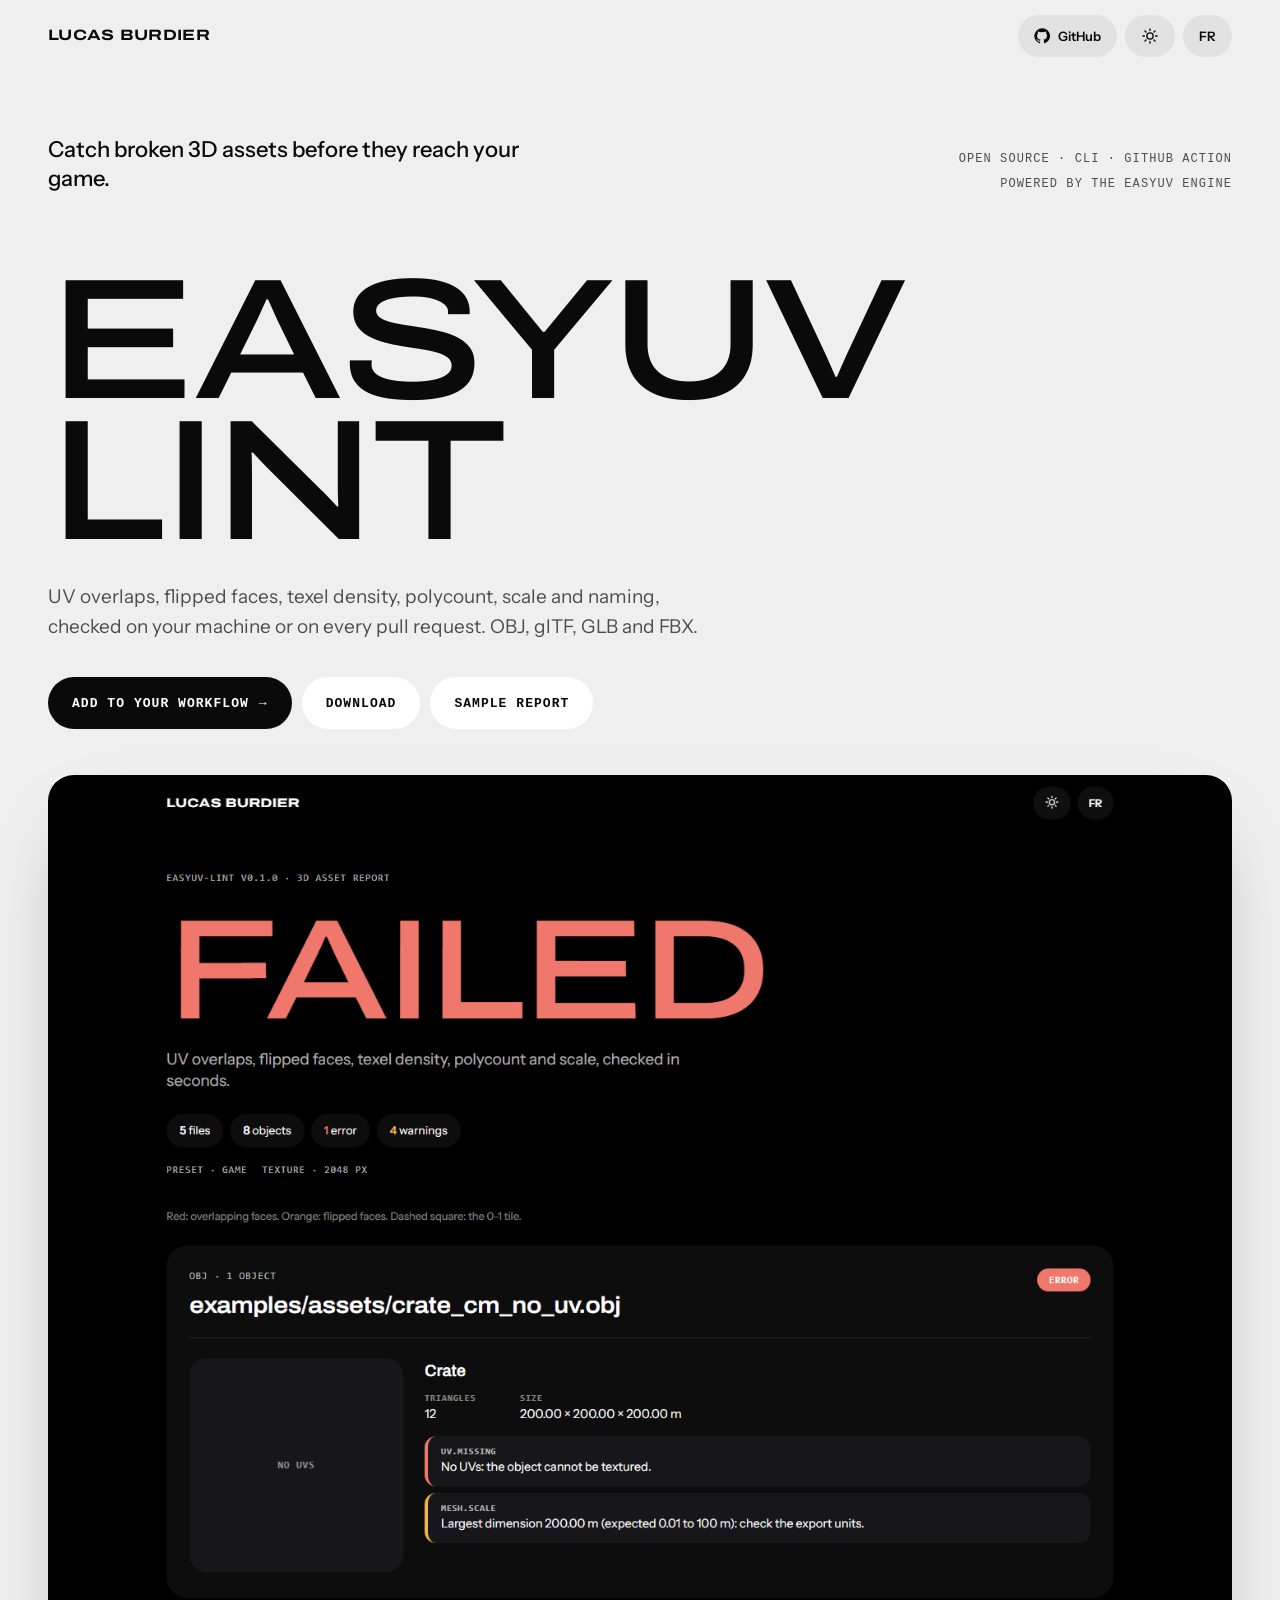
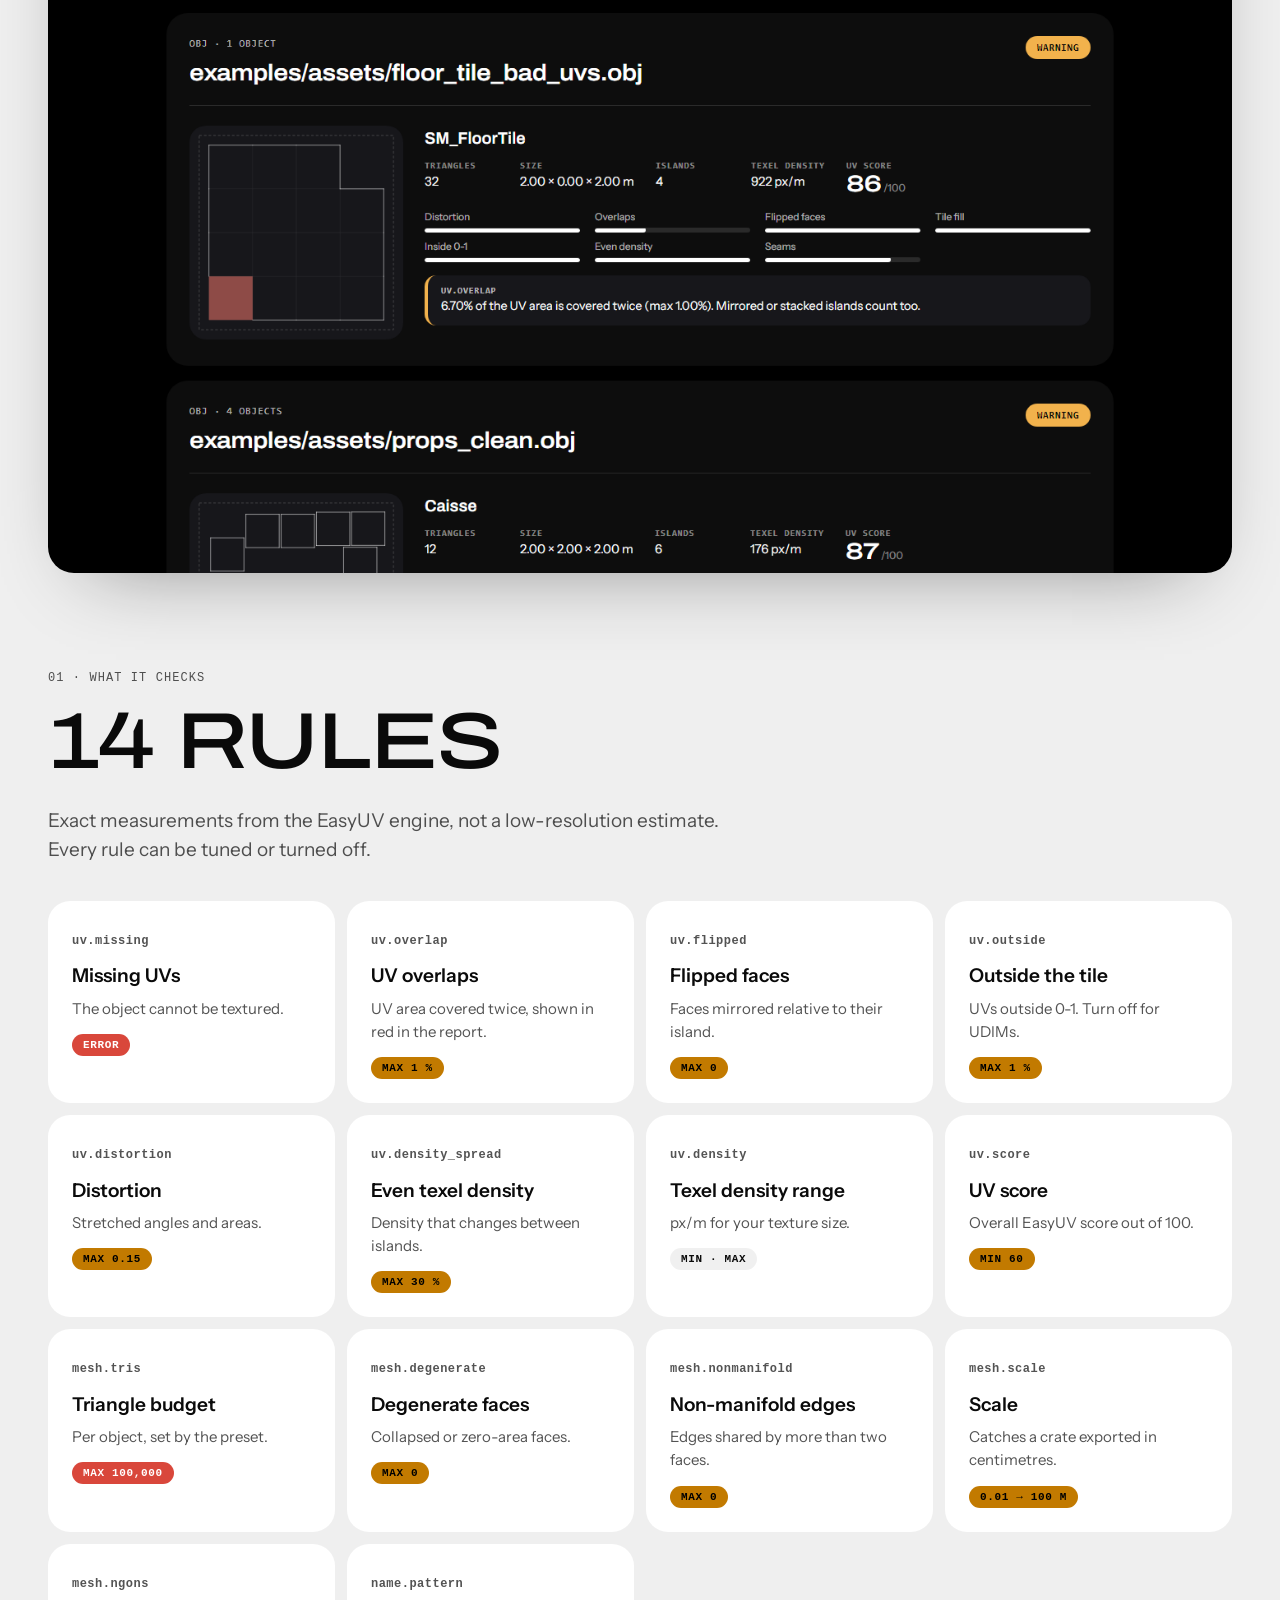
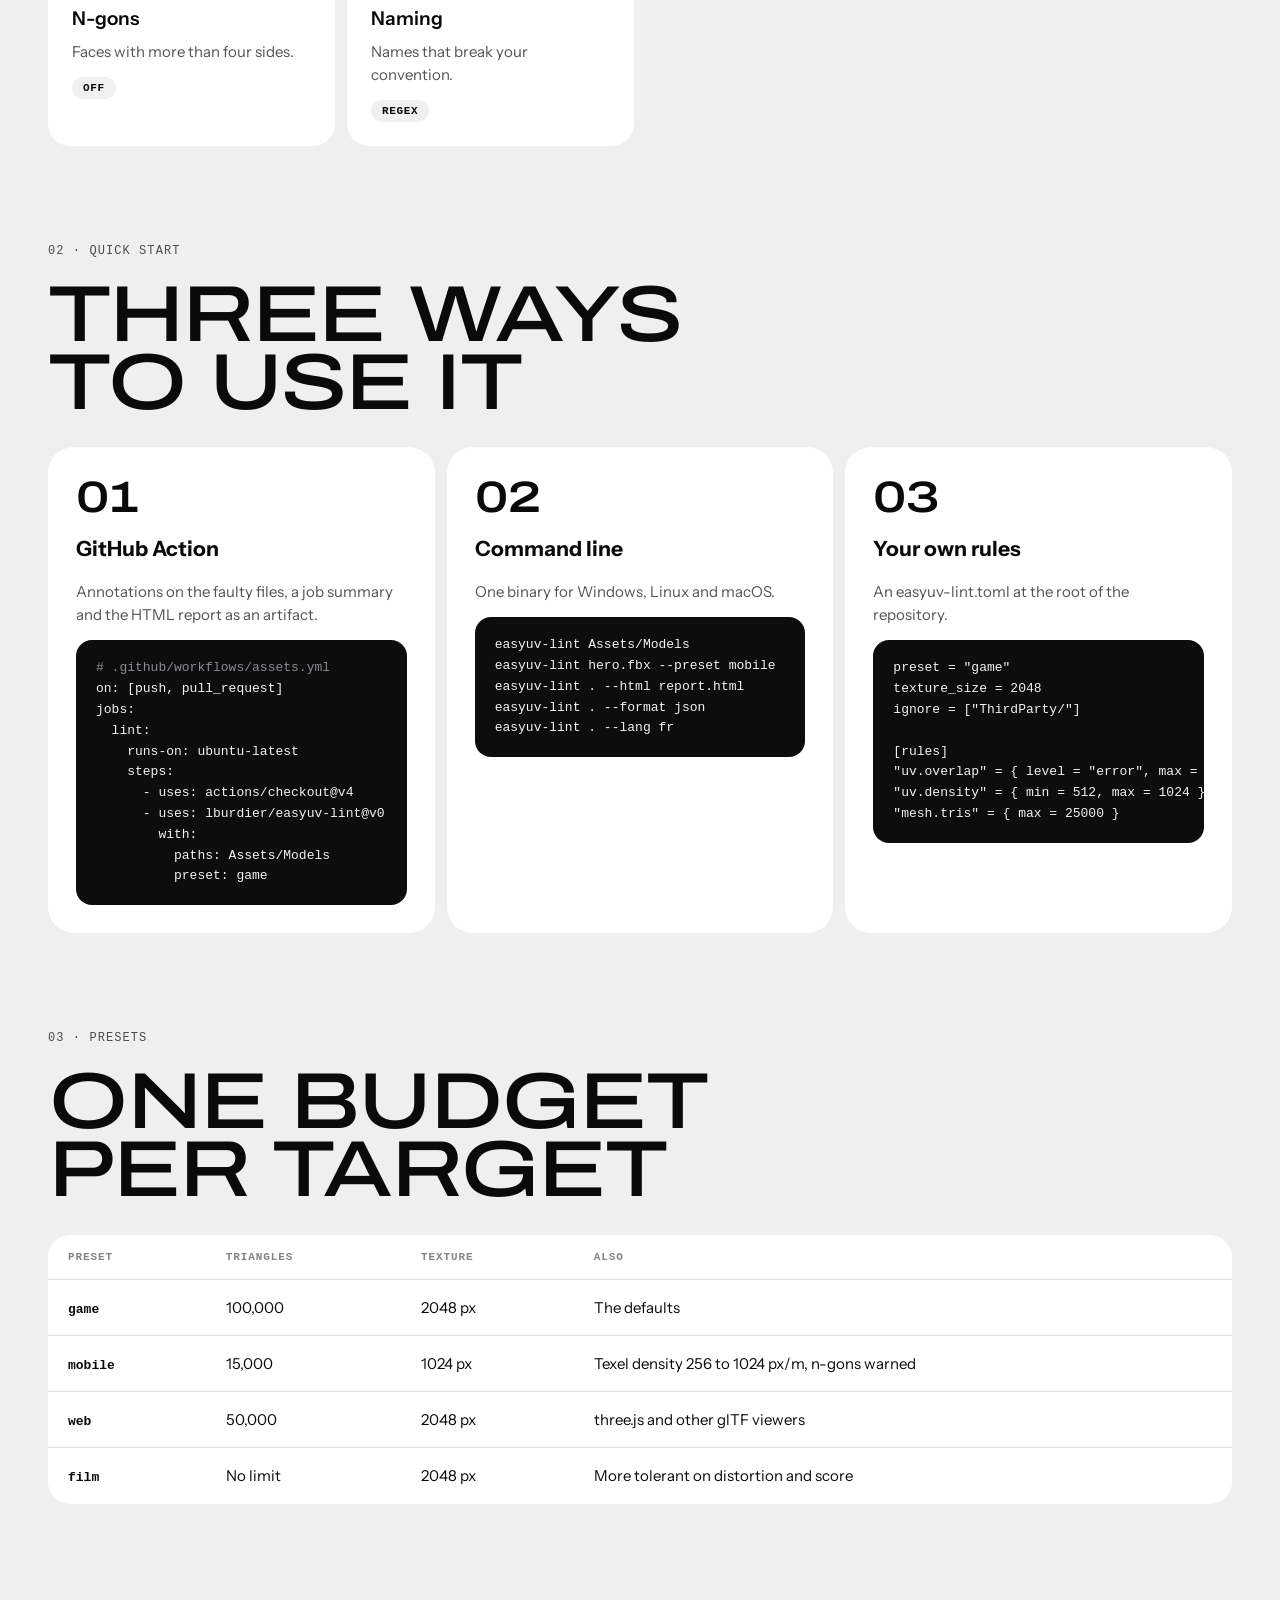
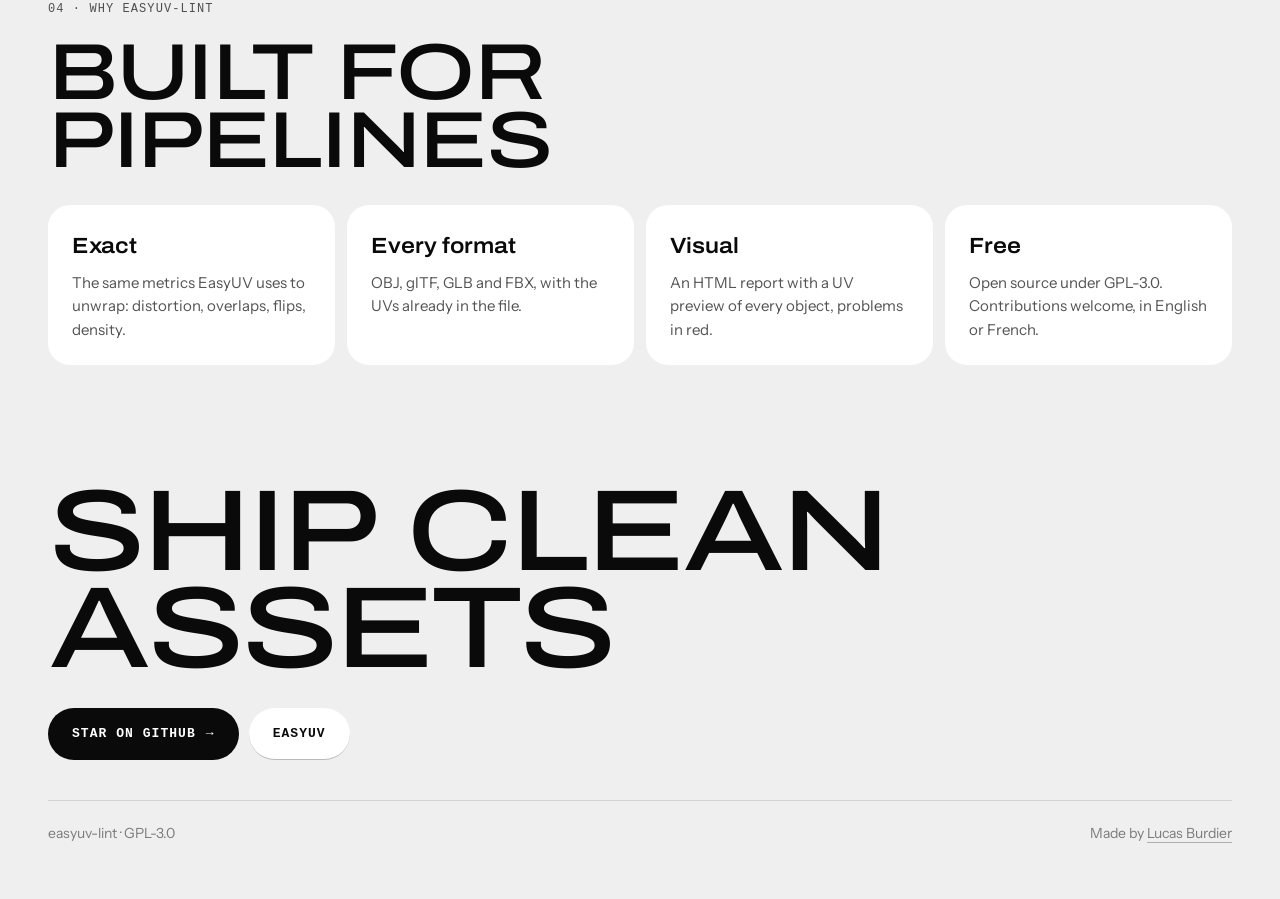
==== docs/index.html @ 5c0ecc58 "easyuv-lint 0.1.0: 3D asset linter, CLI, GitHub Action and bilingual reports" ====
<!doctype html>
<html lang="en" data-lang="en">
<head>
<meta charset="utf-8">
<meta name="viewport" content="width=device-width, initial-scale=1">
<title>easyuv-lint · Lint your 3D assets</title>
<meta name="description" content="Free, open-source linter for 3D assets: UV overlaps, flipped faces, texel density, polycount and scale. CLI and GitHub Action, powered by the EasyUV engine.">
<meta property="og:title" content="easyuv-lint · Lint your 3D assets">
<meta property="og:description" content="UV overlaps, flipped faces, texel density, polycount and scale, checked on every pull request.">
<meta property="og:image" content="report-preview.png">
<link rel="preconnect" href="https://fonts.googleapis.com">
<link rel="preconnect" href="https://fonts.gstatic.com" crossorigin>
<link href="https://fonts.googleapis.com/css2?family=Archivo:wdth,wght@62..125,400..900&family=Instrument+Sans:wght@400..600&display=swap" rel="stylesheet">
<style>
:root{--bg:#efefef;--surface:#fff;--surface-2:#f6f6f6;--code:#0d0d0d;--code-ink:#f2f2f2;--ink:#0a0a0a;--ink-70:rgba(10,10,10,.7);--ink-50:rgba(10,10,10,.5);--ink-28:rgba(10,10,10,.28);--ink-12:rgba(10,10,10,.12);--ink-6:rgba(10,10,10,.06);--accent:#0a0a0a;--on-accent:#fff;--danger:#d9473b;--warn:#c27a00}
@media (prefers-color-scheme:dark){:root:not([data-theme="light"]){--bg:#000;--surface:#0d0d0d;--surface-2:#17171b;--code:#17171b;--code-ink:#f2f2f2;--ink:#fff;--ink-70:rgba(255,255,255,.7);--ink-50:rgba(255,255,255,.5);--ink-28:rgba(255,255,255,.28);--ink-12:rgba(255,255,255,.12);--ink-6:rgba(255,255,255,.06);--accent:#fff;--on-accent:#000;--danger:#f0776c;--warn:#f2b24c}}
:root[data-theme="dark"]{--bg:#000;--surface:#0d0d0d;--surface-2:#17171b;--code:#17171b;--code-ink:#f2f2f2;--ink:#fff;--ink-70:rgba(255,255,255,.7);--ink-50:rgba(255,255,255,.5);--ink-28:rgba(255,255,255,.28);--ink-12:rgba(255,255,255,.12);--ink-6:rgba(255,255,255,.06);--accent:#fff;--on-accent:#000;--danger:#f0776c;--warn:#f2b24c}
*{box-sizing:border-box}
html[data-lang="fr"] [lang="en"],html[data-lang="en"] [lang="fr"]{display:none}
html{scroll-behavior:smooth}
body{margin:0;background:var(--bg);color:var(--ink);font:17px/1.55 "Instrument Sans",system-ui,sans-serif;-webkit-font-smoothing:antialiased}
a{color:inherit}
.wrap{max-width:1240px;margin:0 auto;padding:0 28px}
.mono{font-family:ui-monospace,"SFMono-Regular",Menlo,Consolas,monospace;font-size:12px;letter-spacing:.09em;text-transform:uppercase;color:var(--ink-70);margin:0}
.top{position:sticky;top:0;z-index:10;backdrop-filter:blur(14px);background:color-mix(in srgb,var(--bg) 72%,transparent)}
.top .wrap{display:flex;align-items:center;justify-content:space-between;height:72px;gap:16px}
.brand{font-family:Archivo,sans-serif;font-variation-settings:'wdth' 125,'wght' 700;font-size:15px;letter-spacing:.02em;text-transform:uppercase;text-decoration:none}
.ctrl{display:flex;align-items:center;gap:8px}
.ctrl a,.ctrl button{height:42px;min-width:42px;padding:0 16px;display:inline-flex;align-items:center;justify-content:center;gap:8px;border:0;border-radius:999px;background:var(--ink-6);color:var(--ink);font:600 13px "Instrument Sans",system-ui,sans-serif;text-decoration:none;cursor:pointer}
.ctrl a:hover,.ctrl button:hover{background:var(--ink-12)}
.hero{padding:64px 0 40px;display:grid;grid-template-columns:1fr auto;gap:24px;align-items:end}
.hero .intro{max-width:520px;font-size:22px;line-height:1.3;font-weight:500;margin:0}
.hero .side{text-align:right}
.big{font-family:Archivo,sans-serif;font-variation-settings:'wdth' 125,'wght' 500;font-size:clamp(56px,13.4vw,206px);line-height:.82;letter-spacing:-.035em;text-transform:uppercase;margin:24px 0 0;padding-top:.08em;animation:wipe .9s cubic-bezier(.2,.8,.2,1) both}
.cta{display:flex;flex-wrap:wrap;gap:10px;margin:34px 0 0}
.btn{display:inline-flex;align-items:center;gap:10px;height:52px;padding:0 24px;border-radius:999px;font:600 13px ui-monospace,Menlo,Consolas,monospace;letter-spacing:.08em;text-transform:uppercase;text-decoration:none}
.btn.primary{background:var(--accent);color:var(--on-accent)}
.btn.ghost{background:var(--surface);color:var(--ink)}
.btn:hover{transform:translateY(-1px)}
.shot{margin:46px 0 0;border-radius:26px;overflow:hidden;background:var(--surface);box-shadow:0 30px 80px -40px rgba(0,0,0,.45)}
.shot img{display:block;width:100%;height:auto}
section.block{padding:96px 0 0}
h2{font-family:Archivo,sans-serif;font-variation-settings:'wdth' 125,'wght' 500;font-size:clamp(38px,6.2vw,92px);line-height:.86;letter-spacing:-.03em;text-transform:uppercase;margin:14px 0 30px;padding-top:.08em}
.lead{max-width:680px;font-size:19px;color:var(--ink-70);margin:0 0 36px}
.grid{display:grid;grid-template-columns:repeat(auto-fill,minmax(270px,1fr));gap:12px}
.card{background:var(--surface);border-radius:22px;padding:24px}
.card code{font:600 12px ui-monospace,Menlo,Consolas,monospace;letter-spacing:.04em;color:var(--ink-70)}
.card h3{margin:10px 0 6px;font-size:19px;font-weight:600}
.card p{margin:0;color:var(--ink-70);font-size:15px}
.tag{display:inline-block;margin-top:14px;padding:5px 11px;border-radius:999px;background:var(--ink-6);font:600 11px ui-monospace,Menlo,Consolas,monospace;letter-spacing:.06em;text-transform:uppercase}
.tag.err{background:var(--danger);color:#fff}.tag.warn{background:var(--warn);color:#000}
.steps{display:grid;grid-template-columns:repeat(auto-fit,minmax(320px,1fr));gap:12px}
.step{background:var(--surface);border-radius:26px;padding:28px;display:flex;flex-direction:column;gap:14px;min-width:0}
.step .n{font-family:Archivo,sans-serif;font-variation-settings:'wdth' 125,'wght' 600;font-size:44px;line-height:1}
.step h3{margin:0;font-size:21px}
.step p{margin:0;color:var(--ink-70);font-size:15px}
pre{margin:0;padding:18px 20px;border-radius:16px;background:var(--code);color:var(--code-ink);font:13px/1.6 ui-monospace,"SFMono-Regular",Menlo,Consolas,monospace;overflow-x:auto}
pre .c{color:#8b8b95}
table{width:100%;border-collapse:collapse;background:var(--surface);border-radius:22px;overflow:hidden}
th,td{text-align:left;padding:16px 20px;border-bottom:1px solid var(--ink-12);font-size:15px;vertical-align:top}
th{font:600 11px ui-monospace,Menlo,Consolas,monospace;letter-spacing:.08em;text-transform:uppercase;color:var(--ink-50)}
tr:last-child td{border-bottom:0}
td code{font:600 13px ui-monospace,Menlo,Consolas,monospace}
.why{display:grid;grid-template-columns:repeat(auto-fit,minmax(240px,1fr));gap:12px}
.why .card h3{font-family:Archivo,sans-serif;font-variation-settings:'wdth' 110,'wght' 600;font-size:22px;margin:0 0 8px}
footer{padding:110px 0 50px}
footer .bye{font-family:Archivo,sans-serif;font-variation-settings:'wdth' 125,'wght' 500;font-size:clamp(44px,9vw,140px);line-height:.84;letter-spacing:-.035em;text-transform:uppercase;margin:0 0 30px;padding-top:.08em}
footer .row{display:flex;flex-wrap:wrap;justify-content:space-between;gap:16px;border-top:1px solid var(--ink-12);padding-top:22px;color:var(--ink-50);font-size:14px}
footer a{text-decoration:none;border-bottom:1px solid var(--ink-28)}
@keyframes wipe{from{clip-path:inset(0 100% 0 0)}to{clip-path:inset(0 0 0 0)}}
.reveal{opacity:0;transform:translateY(18px);transition:opacity .7s cubic-bezier(.2,.8,.2,1),transform .7s cubic-bezier(.2,.8,.2,1)}
.reveal.in{opacity:1;transform:none}
@media (prefers-reduced-motion:reduce){.big{animation:none}.reveal{opacity:1;transform:none;transition:none}}
@media (max-width:760px){.wrap{padding:0 16px}.hero{grid-template-columns:1fr;padding-top:36px}.hero .side{text-align:left}.ctrl .gh span{display:none}section.block{padding-top:72px}th,td{padding:12px 14px}.hide-sm{display:none}}
</style>
</head>
<body>
<div class="top"><div class="wrap">
  <a class="brand" href="https://lburdier.fr">Lucas Burdier</a>
  <div class="ctrl">
    <a class="gh" href="https://github.com/lburdier/easyuv-lint"><svg width="16" height="16" viewBox="0 0 24 24" fill="currentColor" aria-hidden="true"><path d="M12 .5a11.5 11.5 0 0 0-3.64 22.41c.58.1.79-.25.79-.56v-2c-3.2.7-3.88-1.37-3.88-1.37-.53-1.33-1.28-1.69-1.28-1.69-1.05-.72.08-.7.08-.7 1.16.08 1.77 1.19 1.77 1.19 1.03 1.77 2.71 1.26 3.37.96.1-.75.4-1.26.73-1.55-2.56-.29-5.25-1.28-5.25-5.69 0-1.26.45-2.29 1.19-3.1-.12-.29-.52-1.46.11-3.05 0 0 .97-.31 3.17 1.18a11 11 0 0 1 5.77 0c2.2-1.49 3.17-1.18 3.17-1.18.63 1.59.23 2.76.11 3.05.74.81 1.19 1.84 1.19 3.1 0 4.42-2.7 5.39-5.27 5.68.41.36.78 1.06.78 2.14v3.17c0 .31.21.67.8.56A11.5 11.5 0 0 0 12 .5Z"/></svg><span>GitHub</span></a>
    <button id="theme" type="button" aria-label="Theme"><svg width="18" height="18" viewBox="0 0 24 24" fill="none" stroke="currentColor" stroke-width="1.8" stroke-linecap="round"><circle cx="12" cy="12" r="4.2"/><path d="M12 2.5v2M12 19.5v2M2.5 12h2M19.5 12h2M5.3 5.3l1.4 1.4M17.3 17.3l1.4 1.4M5.3 18.7l1.4-1.4M17.3 6.7l1.4-1.4"/></svg></button>
    <button id="lang" type="button"><span lang="en">FR</span><span lang="fr">EN</span></button>
  </div>
</div></div>

<main class="wrap">
  <header>
    <div class="hero">
      <p class="intro"><span lang="en">Catch broken 3D assets before they reach your game.</span><span lang="fr">Repère les assets 3D cassés avant qu'ils n'arrivent dans ton jeu.</span></p>
      <div class="side"><p class="mono"><span lang="en">Open source · CLI · GitHub Action</span><span lang="fr">Open source · Ligne de commande · GitHub Action</span></p><p class="mono" style="margin-top:6px"><span lang="en">Powered by the EasyUV engine</span><span lang="fr">Propulsé par le moteur EasyUV</span></p></div>
    </div>
    <h1 class="big">EasyUV<br>Lint</h1>
    <p class="lead" style="margin-top:30px"><span lang="en">UV overlaps, flipped faces, texel density, polycount, scale and naming, checked on your machine or on every pull request. OBJ, glTF, GLB and FBX.</span><span lang="fr">Chevauchements d'UV, faces retournées, densité de texels, polygones, échelle et noms, vérifiés sur ta machine ou à chaque pull request. OBJ, glTF, GLB et FBX.</span></p>
    <div class="cta">
      <a class="btn primary" href="#start"><span lang="en">Add to your workflow</span><span lang="fr">L'ajouter à ton workflow</span> →</a>
      <a class="btn ghost" href="https://github.com/lburdier/easyuv-lint/releases/latest"><span lang="en">Download</span><span lang="fr">Télécharger</span></a>
      <a class="btn ghost" href="sample-report.html"><span lang="en">Sample report</span><span lang="fr">Exemple de rapport</span></a>
    </div>
    <figure class="shot reveal"><img src="report-preview.png" width="1440" height="1700" alt="easyuv-lint HTML report with UV previews"></figure>
  </header>

  <section class="block" id="checks">
    <p class="mono"><span lang="en">01 · What it checks</span><span lang="fr">01 · Ce qu'il vérifie</span></p>
    <h2><span lang="en">14 rules</span><span lang="fr">14 règles</span></h2>
    <p class="lead"><span lang="en">Exact measurements from the EasyUV engine, not a low-resolution estimate. Every rule can be tuned or turned off.</span><span lang="fr">Des mesures exactes issues du moteur EasyUV, pas une estimation basse résolution. Chaque règle se règle ou se désactive.</span></p>
    <div class="grid">
      <div class="card reveal"><code>uv.missing</code><h3><span lang="en">Missing UVs</span><span lang="fr">UV manquantes</span></h3><p><span lang="en">The object cannot be textured.</span><span lang="fr">L'objet ne peut pas être texturé.</span></p><span class="tag err"><span lang="en">error</span><span lang="fr">erreur</span></span></div>
      <div class="card reveal"><code>uv.overlap</code><h3><span lang="en">UV overlaps</span><span lang="fr">Chevauchements d'UV</span></h3><p><span lang="en">UV area covered twice, shown in red in the report.</span><span lang="fr">Surface UV couverte deux fois, en rouge dans le rapport.</span></p><span class="tag warn">max 1 %</span></div>
      <div class="card reveal"><code>uv.flipped</code><h3><span lang="en">Flipped faces</span><span lang="fr">Faces retournées</span></h3><p><span lang="en">Faces mirrored relative to their island.</span><span lang="fr">Faces en miroir par rapport à leur îlot.</span></p><span class="tag warn">max 0</span></div>
      <div class="card reveal"><code>uv.outside</code><h3><span lang="en">Outside the tile</span><span lang="fr">Hors de la tuile</span></h3><p><span lang="en">UVs outside 0-1. Turn off for UDIMs.</span><span lang="fr">UV hors de 0-1. À désactiver pour les UDIM.</span></p><span class="tag warn">max 1 %</span></div>
      <div class="card reveal"><code>uv.distortion</code><h3><span lang="en">Distortion</span><span lang="fr">Distorsion</span></h3><p><span lang="en">Stretched angles and areas.</span><span lang="fr">Angles et aires étirés.</span></p><span class="tag warn">max 0.15</span></div>
      <div class="card reveal"><code>uv.density_spread</code><h3><span lang="en">Even texel density</span><span lang="fr">Densité de texels égale</span></h3><p><span lang="en">Density that changes between islands.</span><span lang="fr">Densité qui change d'un îlot à l'autre.</span></p><span class="tag warn">max 30 %</span></div>
      <div class="card reveal"><code>uv.density</code><h3><span lang="en">Texel density range</span><span lang="fr">Plage de densité</span></h3><p><span lang="en">px/m for your texture size.</span><span lang="fr">px/m pour ta taille de texture.</span></p><span class="tag">min · max</span></div>
      <div class="card reveal"><code>uv.score</code><h3><span lang="en">UV score</span><span lang="fr">Score UV</span></h3><p><span lang="en">Overall EasyUV score out of 100.</span><span lang="fr">Score EasyUV global sur 100.</span></p><span class="tag warn">min 60</span></div>
      <div class="card reveal"><code>mesh.tris</code><h3><span lang="en">Triangle budget</span><span lang="fr">Budget de triangles</span></h3><p><span lang="en">Per object, set by the preset.</span><span lang="fr">Par objet, selon le préréglage.</span></p><span class="tag err">max 100,000</span></div>
      <div class="card reveal"><code>mesh.degenerate</code><h3><span lang="en">Degenerate faces</span><span lang="fr">Faces dégénérées</span></h3><p><span lang="en">Collapsed or zero-area faces.</span><span lang="fr">Faces écrasées ou d'aire nulle.</span></p><span class="tag warn">max 0</span></div>
      <div class="card reveal"><code>mesh.nonmanifold</code><h3><span lang="en">Non-manifold edges</span><span lang="fr">Arêtes non-manifold</span></h3><p><span lang="en">Edges shared by more than two faces.</span><span lang="fr">Arêtes partagées par plus de deux faces.</span></p><span class="tag warn">max 0</span></div>
      <div class="card reveal"><code>mesh.scale</code><h3><span lang="en">Scale</span><span lang="fr">Échelle</span></h3><p><span lang="en">Catches a crate exported in centimetres.</span><span lang="fr">Repère une caisse exportée en centimètres.</span></p><span class="tag warn">0.01 → 100 m</span></div>
      <div class="card reveal"><code>mesh.ngons</code><h3><span lang="en">N-gons</span><span lang="fr">N-gones</span></h3><p><span lang="en">Faces with more than four sides.</span><span lang="fr">Faces de plus de quatre côtés.</span></p><span class="tag">off</span></div>
      <div class="card reveal"><code>name.pattern</code><h3><span lang="en">Naming</span><span lang="fr">Nommage</span></h3><p><span lang="en">Names that break your convention.</span><span lang="fr">Noms qui ne respectent pas ta convention.</span></p><span class="tag">regex</span></div>
    </div>
  </section>

  <section class="block" id="start">
    <p class="mono"><span lang="en">02 · Quick start</span><span lang="fr">02 · Démarrage rapide</span></p>
    <h2><span lang="en">Three ways<br>to use it</span><span lang="fr">Trois façons<br>de l'utiliser</span></h2>
    <div class="steps">
      <div class="step reveal"><span class="n">01</span><h3>GitHub Action</h3><p><span lang="en">Annotations on the faulty files, a job summary and the HTML report as an artifact.</span><span lang="fr">Annotations sur les fichiers fautifs, résumé du job et rapport HTML en artefact.</span></p>
<pre><span class="c"># .github/workflows/assets.yml</span>
on: [push, pull_request]
jobs:
  lint:
    runs-on: ubuntu-latest
    steps:
      - uses: actions/checkout@v4
      - uses: lburdier/easyuv-lint@v0
        with:
          paths: Assets/Models
          preset: game</pre></div>
      <div class="step reveal"><span class="n">02</span><h3><span lang="en">Command line</span><span lang="fr">Ligne de commande</span></h3><p><span lang="en">One binary for Windows, Linux and macOS.</span><span lang="fr">Un seul exécutable pour Windows, Linux et macOS.</span></p>
<pre>easyuv-lint Assets/Models
easyuv-lint hero.fbx --preset mobile
easyuv-lint . --html report.html
easyuv-lint . --format json
easyuv-lint . --lang fr</pre></div>
      <div class="step reveal"><span class="n">03</span><h3><span lang="en">Your own rules</span><span lang="fr">Tes propres règles</span></h3><p><span lang="en">An easyuv-lint.toml at the root of the repository.</span><span lang="fr">Un easyuv-lint.toml à la racine du dépôt.</span></p>
<pre>preset = "game"
texture_size = 2048
ignore = ["ThirdParty/"]

[rules]
"uv.overlap" = { level = "error", max = 0.5 }
"uv.density" = { min = 512, max = 1024 }
"mesh.tris" = { max = 25000 }</pre></div>
    </div>
  </section>

  <section class="block" id="presets">
    <p class="mono"><span lang="en">03 · Presets</span><span lang="fr">03 · Préréglages</span></p>
    <h2><span lang="en">One budget<br>per target</span><span lang="fr">Un budget<br>par cible</span></h2>
    <table class="reveal">
      <thead><tr><th>Preset</th><th><span lang="en">Triangles</span><span lang="fr">Triangles</span></th><th class="hide-sm">Texture</th><th><span lang="en">Also</span><span lang="fr">En plus</span></th></tr></thead>
      <tbody>
        <tr><td><code>game</code></td><td><span lang="en">100,000</span><span lang="fr">100 000</span></td><td class="hide-sm">2048 px</td><td><span lang="en">The defaults</span><span lang="fr">Les valeurs par défaut</span></td></tr>
        <tr><td><code>mobile</code></td><td><span lang="en">15,000</span><span lang="fr">15 000</span></td><td class="hide-sm">1024 px</td><td><span lang="en">Texel density 256 to 1024 px/m, n-gons warned</span><span lang="fr">Densité de 256 à 1024 px/m, n-gones signalés</span></td></tr>
        <tr><td><code>web</code></td><td><span lang="en">50,000</span><span lang="fr">50 000</span></td><td class="hide-sm">2048 px</td><td><span lang="en">three.js and other glTF viewers</span><span lang="fr">three.js et les autres visionneuses glTF</span></td></tr>
        <tr><td><code>film</code></td><td><span lang="en">No limit</span><span lang="fr">Sans limite</span></td><td class="hide-sm">2048 px</td><td><span lang="en">More tolerant on distortion and score</span><span lang="fr">Plus tolérant sur la distorsion et le score</span></td></tr>
      </tbody>
    </table>
  </section>

  <section class="block" id="why">
    <p class="mono"><span lang="en">04 · Why easyuv-lint</span><span lang="fr">04 · Pourquoi easyuv-lint</span></p>
    <h2><span lang="en">Built for<br>pipelines</span><span lang="fr">Pensé pour<br>les pipelines</span></h2>
    <div class="why">
      <div class="card reveal"><h3><span lang="en">Exact</span><span lang="fr">Exact</span></h3><p><span lang="en">The same metrics EasyUV uses to unwrap: distortion, overlaps, flips, density.</span><span lang="fr">Les mêmes mesures qu'EasyUV utilise pour déplier : distorsion, chevauchements, faces retournées, densité.</span></p></div>
      <div class="card reveal"><h3><span lang="en">Every format</span><span lang="fr">Tous les formats</span></h3><p><span lang="en">OBJ, glTF, GLB and FBX, with the UVs already in the file.</span><span lang="fr">OBJ, glTF, GLB et FBX, avec les UV déjà présentes dans le fichier.</span></p></div>
      <div class="card reveal"><h3><span lang="en">Visual</span><span lang="fr">Visuel</span></h3><p><span lang="en">An HTML report with a UV preview of every object, problems in red.</span><span lang="fr">Un rapport HTML avec l'aperçu des UV de chaque objet, les problèmes en rouge.</span></p></div>
      <div class="card reveal"><h3><span lang="en">Free</span><span lang="fr">Gratuit</span></h3><p><span lang="en">Open source under GPL-3.0. Contributions welcome, in English or French.</span><span lang="fr">Open source sous GPL-3.0. Contributions bienvenues, en anglais ou en français.</span></p></div>
    </div>
  </section>
</main>

<footer><div class="wrap">
  <p class="bye"><span lang="en">Ship clean<br>assets</span><span lang="fr">Livre des assets<br>propres</span></p>
  <div class="cta" style="margin:0 0 40px"><a class="btn primary" href="https://github.com/lburdier/easyuv-lint"><span lang="en">Star on GitHub</span><span lang="fr">Étoile sur GitHub</span> →</a><a class="btn ghost" href="https://github.com/lburdier/EasyUV">EasyUV</a></div>
  <div class="row"><span>easyuv-lint · GPL-3.0</span><span><span lang="en">Made by</span><span lang="fr">Créé par</span> <a href="https://lburdier.fr">Lucas Burdier</a></span></div>
</div></footer>

<script>
(function(){
  var root=document.documentElement;
  function get(k){try{return localStorage.getItem(k)}catch(e){return null}}
  function put(k,v){try{localStorage.setItem(k,v)}catch(e){}}
  var lang=get('eul-lang')||((navigator.language||'').toLowerCase().indexOf('fr')===0?'fr':'en');
  root.dataset.lang=lang;root.lang=lang;
  var theme=get('eul-theme');if(theme==='light'||theme==='dark')root.dataset.theme=theme;
  document.getElementById('lang').onclick=function(){var l=root.dataset.lang==='fr'?'en':'fr';root.dataset.lang=l;root.lang=l;put('eul-lang',l)};
  document.getElementById('theme').onclick=function(){var dark=root.dataset.theme?root.dataset.theme==='dark':matchMedia('(prefers-color-scheme: dark)').matches;var t=dark?'light':'dark';root.dataset.theme=t;put('eul-theme',t)};
  var els=document.querySelectorAll('.reveal');
  if(!('IntersectionObserver' in window)){els.forEach(function(e){e.classList.add('in')});return}
  var io=new IntersectionObserver(function(es){es.forEach(function(e){if(e.isIntersecting){e.target.classList.add('in');io.unobserve(e.target)}})},{rootMargin:'0px 0px -8% 0px'});
  els.forEach(function(e){io.observe(e)});
})();
</script>
</body>
</html>
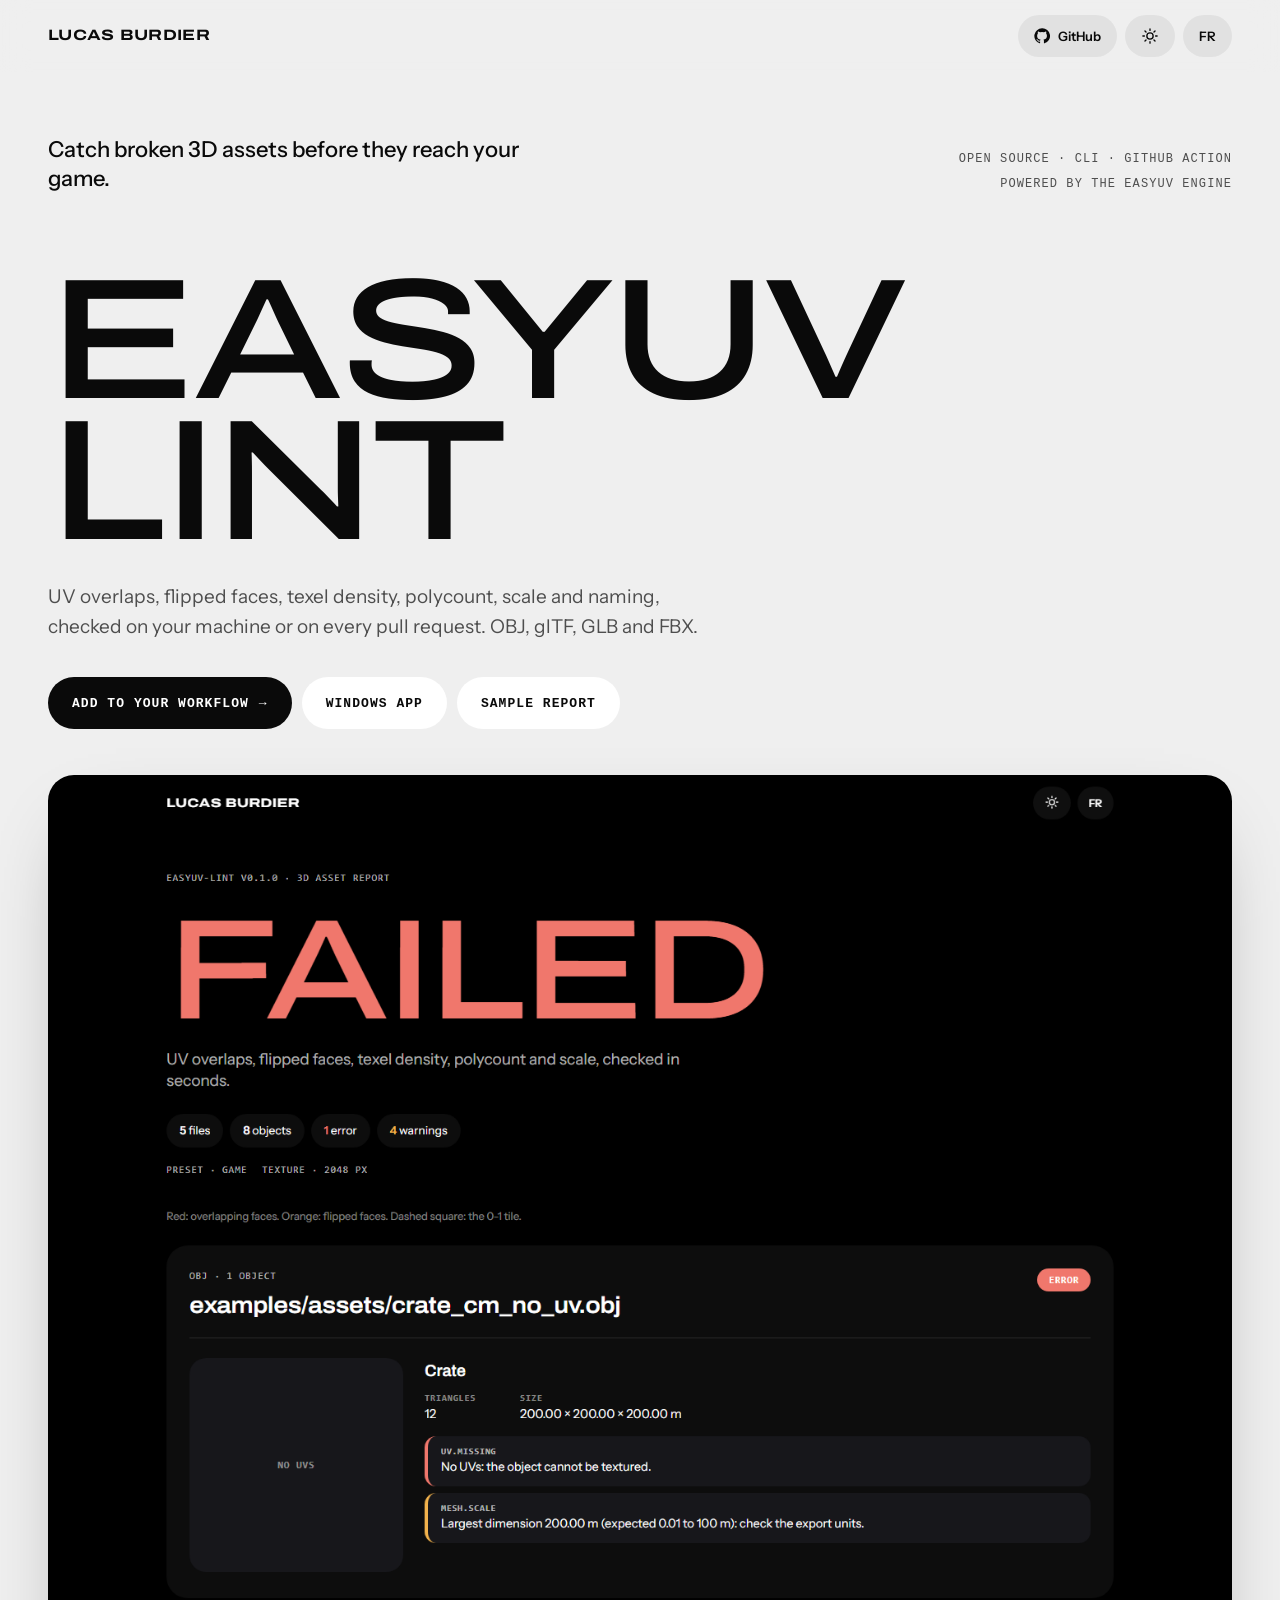
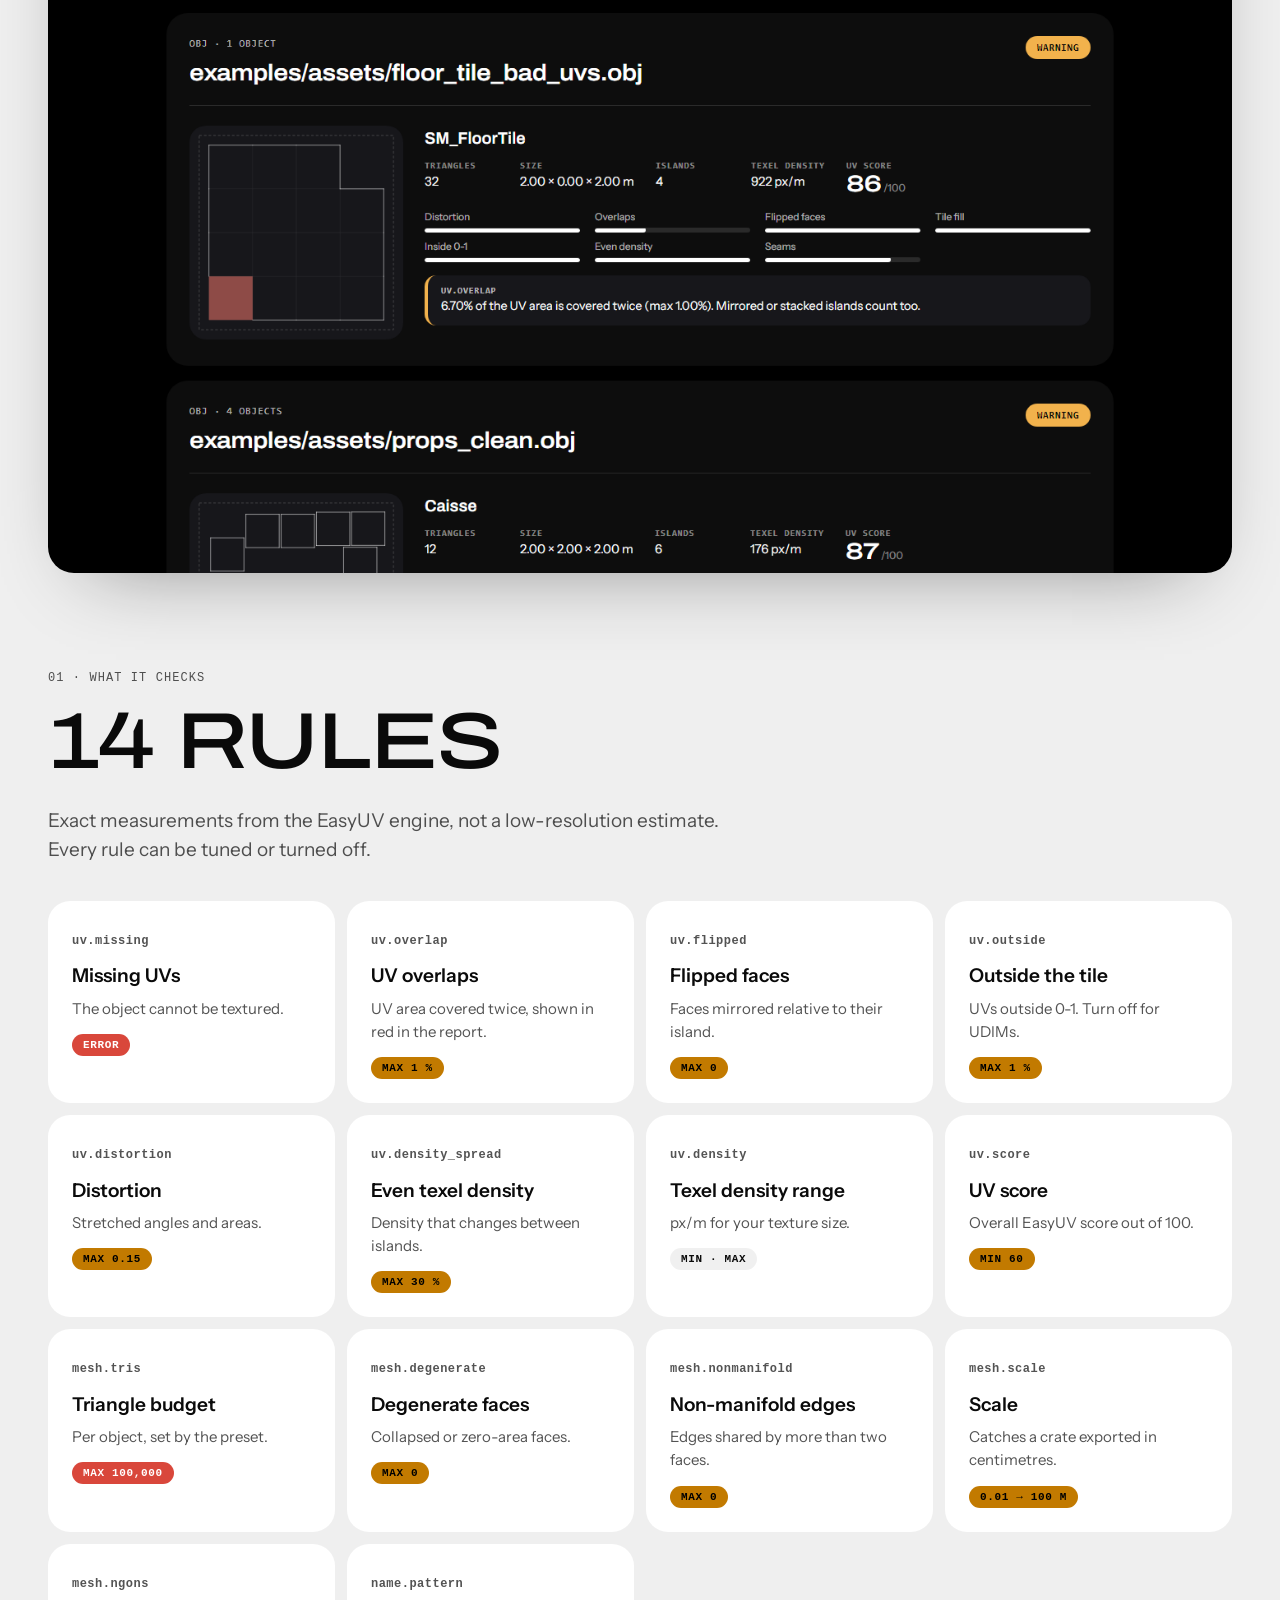
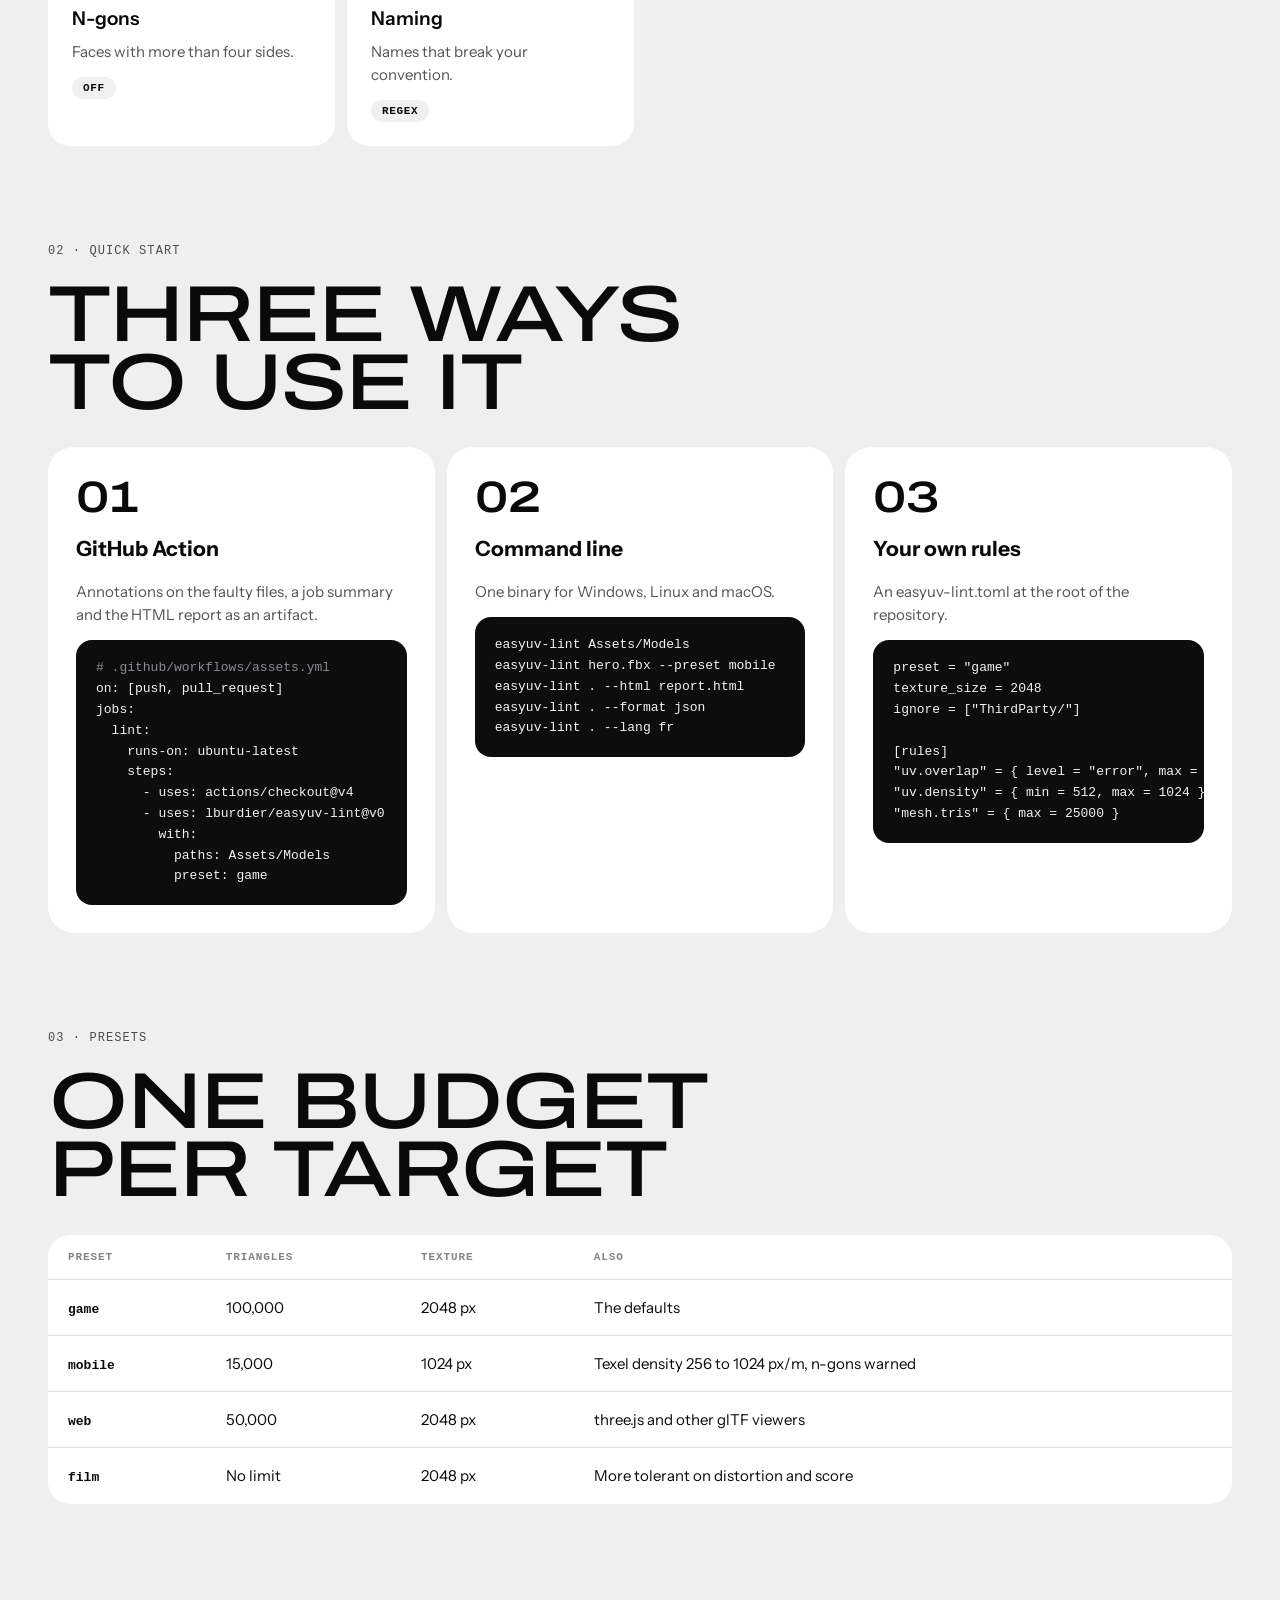
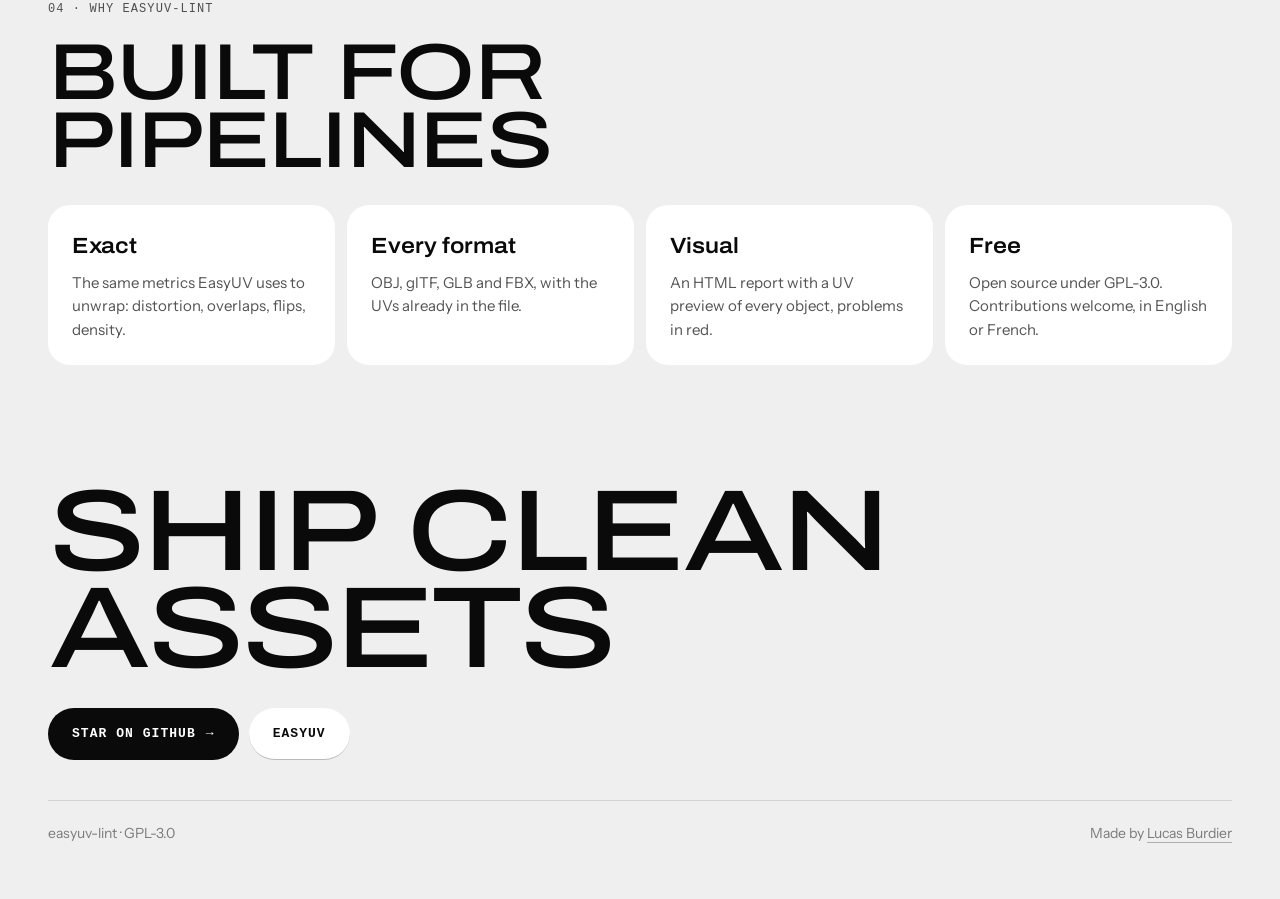
==== commit bb0b9936: "easyuv-lint 0.2.0: EasyUV Lint Desktop for Windows, with an installer" ====
--- a/docs/index.html
+++ b/docs/index.html
@@ -94,7 +94,7 @@
     <p class="lead" style="margin-top:30px"><span lang="en">UV overlaps, flipped faces, texel density, polycount, scale and naming, checked on your machine or on every pull request. OBJ, glTF, GLB and FBX.</span><span lang="fr">Chevauchements d'UV, faces retournées, densité de texels, polygones, échelle et noms, vérifiés sur ta machine ou à chaque pull request. OBJ, glTF, GLB et FBX.</span></p>
     <div class="cta">
       <a class="btn primary" href="#start"><span lang="en">Add to your workflow</span><span lang="fr">L'ajouter à ton workflow</span> →</a>
-      <a class="btn ghost" href="https://github.com/lburdier/easyuv-lint/releases/latest"><span lang="en">Download</span><span lang="fr">Télécharger</span></a>
+      <a class="btn ghost" href="https://github.com/lburdier/easyuv-lint/releases/latest/download/EasyUV-Lint-Setup-x64.exe"><span lang="en">Windows app</span><span lang="fr">App Windows</span></a>
       <a class="btn ghost" href="sample-report.html"><span lang="en">Sample report</span><span lang="fr">Exemple de rapport</span></a>
     </div>
     <figure class="shot reveal"><img src="report-preview.png" width="1440" height="1700" alt="easyuv-lint HTML report with UV previews"></figure>
